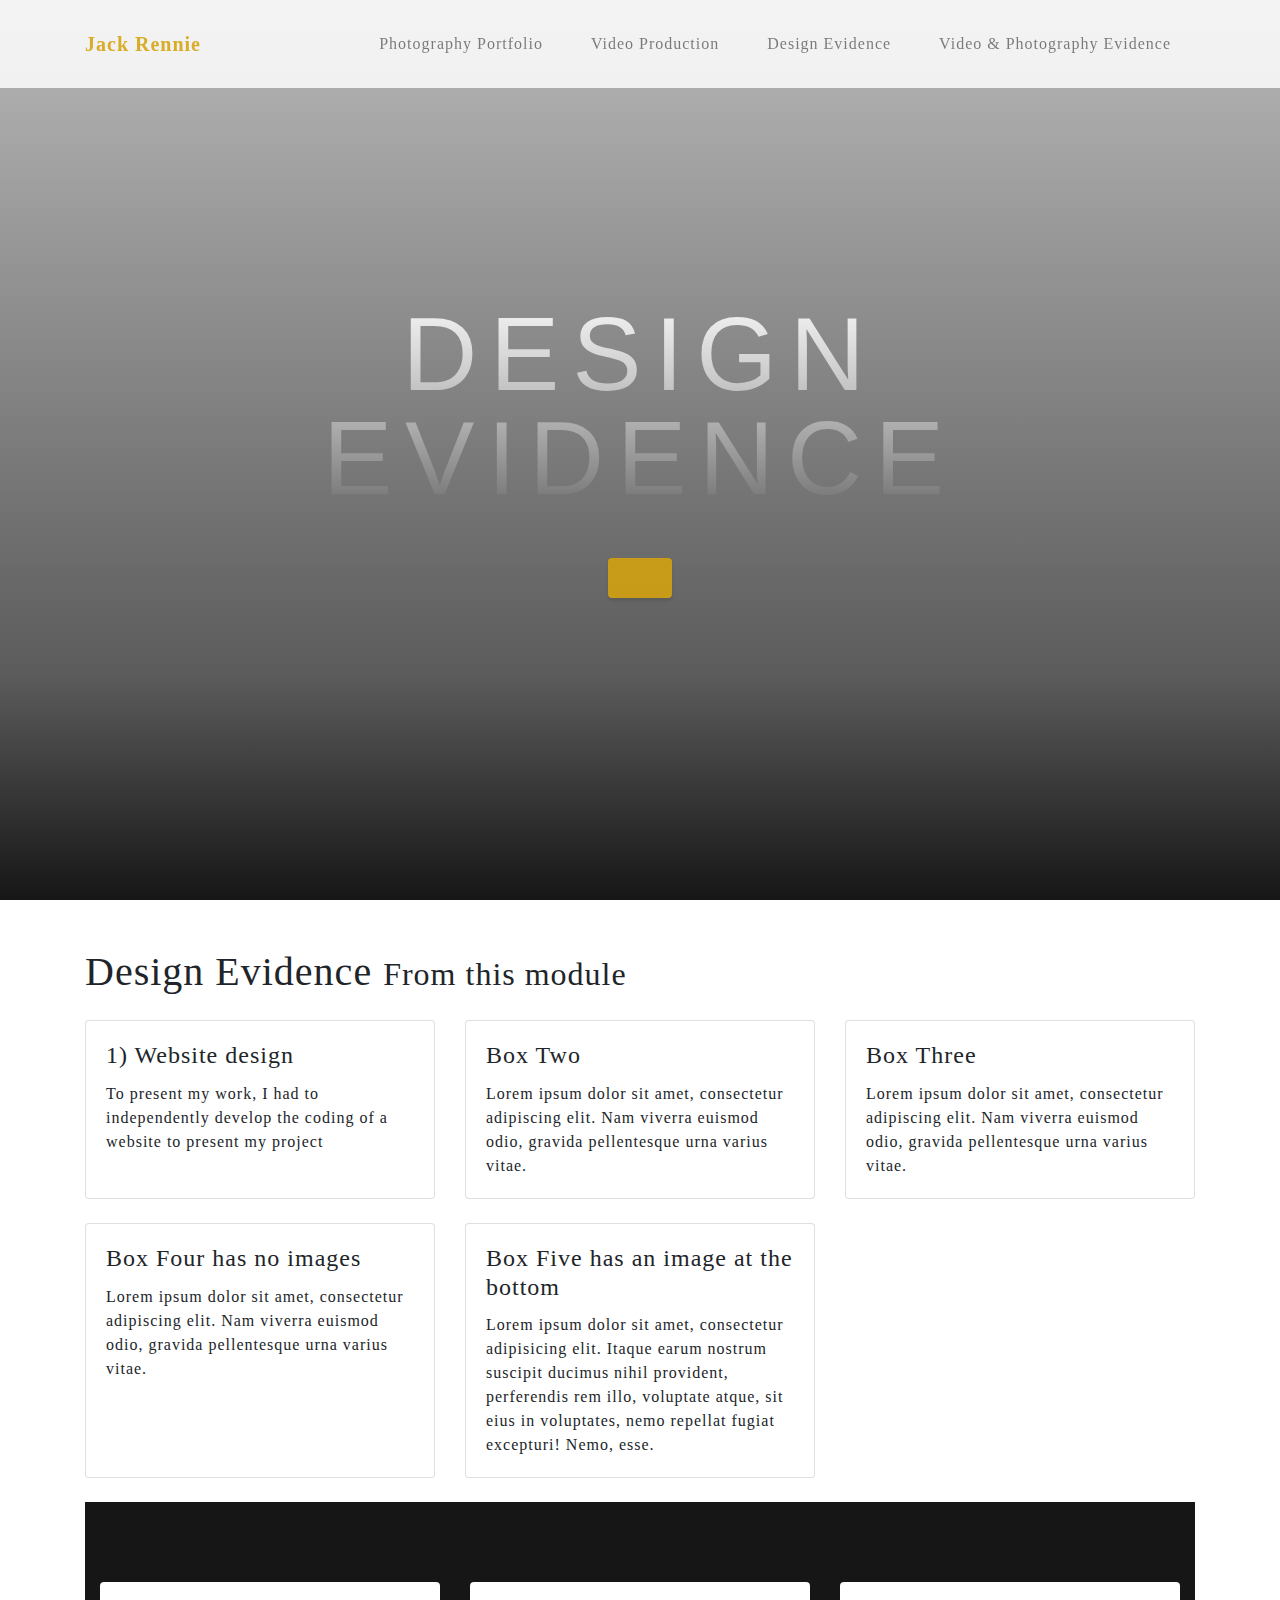
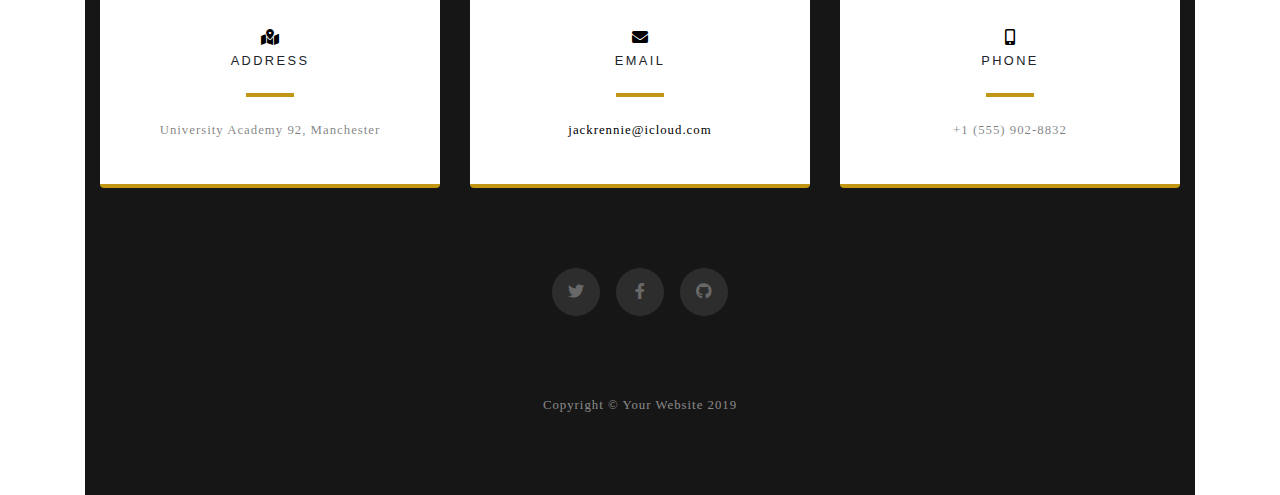
==== design-evidence.html @ 90366fca "Initial commit" ====
<!DOCTYPE html>
<html lang="en">

<head>

  <meta charset="utf-8">
  <meta name="viewport" content="width=device-width, initial-scale=1, shrink-to-fit=no">
  <meta name="description" content="">
  <meta name="author" content="">

  <title>Grayscale - Start Bootstrap Theme</title>

  <!-- Bootstrap core CSS -->
  <link href="vendor/bootstrap/css/bootstrap.min.css" rel="stylesheet">

  <!-- Custom fonts for this template -->
  <link href="vendor/fontawesome-free/css/all.min.css" rel="stylesheet">
  <link href="https://fonts.googleapis.com/css?family=Varela+Round" rel="stylesheet">
  <link href="https://fonts.googleapis.com/css?family=Nunito:200,200i,300,300i,400,400i,600,600i,700,700i,800,800i,900,900i" rel="stylesheet">
  <link href="https://fonts.googleapis.com/css2?family=Oswald:wght@300&display=swap" rel="stylesheet">

  <!-- Custom styles for this template -->
  <link href="css/grayscale.css" rel="stylesheet">

</head>

<body id="page-top">

  <!-- Navigation -->
  <nav class="navbar navbar-expand-lg navbar-light fixed-top" id="mainNav">
    <div class="container">
      <a class="navbar-brand" href="index.html">Jack Rennie</a>
      <button class="navbar-toggler navbar-toggler-right" type="button" data-toggle="collapse" data-target="#navbarResponsive" aria-controls="navbarResponsive" aria-expanded="false" aria-label="Toggle navigation">
        Menu
        <i class="fas fa-bars"></i>
      </button>
      <div class="collapse navbar-collapse" id="navbarResponsive">
        <ul class="navbar-nav ml-auto">
          <li class="nav-item">
            <a class="nav-link" href="photography-portfolio.html">Photography Portfolio</a>
          </li>
          <li class="nav-item">
            <a class="nav-link" href="video-production.html">Video Production</a>
          </li>
          <li class="nav-item">
            <a class="nav-link" href="design-evidence.html">Design Evidence</a>
          </li>
          <li class="nav-item">
            <a class="nav-link" href="video-photography-evidence.html">Video & Photography Evidence</a>
          </li>
        </ul>
      </div>
    </div>
  </nav>

  <!-- Header -->
  <header class="masthead">
    <div class="container d-flex h-100 align-items-center">
      <div class="mx-auto text-center">
        <h1 class="mx-auto my-0 text-uppercase">Design Evidence</h1>
        <h2 class="text-white-50 mx-auto mt-2 mb-5"></h2>
        <a href="#about" class="btn btn-primary js-scroll-trigger"></a>
      </div>
    </div>
  </header>


  <!-- Page Content -->
  <div class="container mt-5">

    <!-- Page Heading -->
    <h1 class="my-4">Design Evidence
      <small>From this module</small>
    </h1>

    <div class="row">
      <div class="col-lg-4 col-sm-6 mb-4">
        <div class="card h-100">
          <img class="card-img-top" src="http://placehold.it/700x400" alt="">
          <div class="card-body">
            <h4 class="card-title">
              1) Website design
            </h4>
            <p class="card-text">To present my work, I had to independently develop the coding of a website to present my project</p>
          </div>
        </div>
      </div>
      <div class="col-lg-4 col-sm-6 mb-4">
        <div class="card h-100">
          <img class="card-img-top" src="http://placehold.it/700x400" alt="">
          <div class="card-body">
            <h4 class="card-title">
              Box Two
            </h4>
            <p class="card-text">Lorem ipsum dolor sit amet, consectetur adipiscing elit. Nam viverra euismod odio, gravida pellentesque urna varius vitae.</p>
          </div>
        </div>
      </div>
      <div class="col-lg-4 col-sm-6 mb-4">
        <div class="card h-100">

          <div class="card-body">
            <h4 class="card-title">

              Box Three
            </h4>
            <p class="card-text">Lorem ipsum dolor sit amet, consectetur adipiscing elit. Nam viverra euismod odio, gravida pellentesque urna varius vitae.</p>
          </div>
        </div>
      </div>
      <div class="col-lg-4 col-sm-6 mb-4">
        <div class="card h-100">
          <div class="card-body">
            <h4 class="card-title">
              Box Four has no images
            </h4>
            <p class="card-text">Lorem ipsum dolor sit amet, consectetur adipiscing elit. Nam viverra euismod odio, gravida pellentesque urna varius vitae.</p>
          </div>
        </div>
      </div>
      <div class="col-lg-4 col-sm-6 mb-4">
        <div class="card h-100">

          <div class="card-body">
            <h4 class="card-title">
              Box Five has an image at the bottom
            </h4>
            <p class="card-text">Lorem ipsum dolor sit amet, consectetur adipisicing elit. Itaque earum nostrum suscipit ducimus nihil provident, perferendis rem illo, voluptate atque, sit eius in voluptates, nemo repellat fugiat excepturi! Nemo, esse.</p>
          </div>
          <img class="card-img-top" src="http://placehold.it/700x400" alt="">
        </div>
      </div>
    </div>
    <!-- /.row -->



  <!-- Contact Section -->
  <section class="contact-section bg-black">
    <div class="container">

      <div class="row">

        <div class="col-md-4 mb-3 mb-md-0">
          <div class="card py-4 h-100">
            <div class="card-body text-center">
              <i class="fas fa-map-marked-alt text-primary mb-2"></i>
              <h4 class="text-uppercase m-0">Address</h4>
              <hr class="my-4">
              <div class="small text-black-50">University Academy 92, Manchester</div>
            </div>
          </div>
        </div>

        <div class="col-md-4 mb-3 mb-md-0">
          <div class="card py-4 h-100">
            <div class="card-body text-center">
              <i class="fas fa-envelope text-primary mb-2"></i>
              <h4 class="text-uppercase m-0">Email</h4>
              <hr class="my-4">
              <div class="small text-black-50">
                <a href="#">jackrennie@icloud.com</a>
              </div>
            </div>
          </div>
        </div>

        <div class="col-md-4 mb-3 mb-md-0">
          <div class="card py-4 h-100">
            <div class="card-body text-center">
              <i class="fas fa-mobile-alt text-primary mb-2"></i>
              <h4 class="text-uppercase m-0">Phone</h4>
              <hr class="my-4">
              <div class="small text-black-50">+1 (555) 902-8832</div>
            </div>
          </div>
        </div>
      </div>

      <div class="social d-flex justify-content-center">
        <a href="#" class="mx-2">
          <i class="fab fa-twitter"></i>
        </a>
        <a href="#" class="mx-2">
          <i class="fab fa-facebook-f"></i>
        </a>
        <a href="#" class="mx-2">
          <i class="fab fa-github"></i>
        </a>
      </div>

    </div>
  </section>

  <!-- Footer -->
  <footer class="bg-black small text-center text-white-50">
    <div class="container">
      Copyright &copy; Your Website 2019
    </div>
  </footer>

  <!-- Bootstrap core JavaScript -->
  <script src="vendor/jquery/jquery.min.js"></script>
  <script src="vendor/bootstrap/js/bootstrap.bundle.min.js"></script>

  <!-- Plugin JavaScript -->
  <script src="vendor/jquery-easing/jquery.easing.min.js"></script>

  <!-- Custom scripts for this template -->
  <script src="js/grayscale.min.js"></script>

</body>

</html>
---- css/grayscale.css ----
/*!
 * Start Bootstrap - Grayscale v5.0.9 (https://startbootstrap.com/template-overviews/grayscale)
 * Copyright 2013-2019 Start Bootstrap
 * Licensed under MIT (https://github.com/BlackrockDigital/startbootstrap-grayscale/blob/master/LICENSE)
 */

#mainNav {
  min-height: 56px;
  background-color: #fff;
}

#mainNav .navbar-toggler {
  font-size: 80%;
  padding: 0.75rem;
  color: #000000;
  border: 1px solid #;
}

#mainNav .navbar-toggler:focus {
  outline: none;
}

#mainNav .navbar-brand {
  color: #d5a30de0;
  font-weight: 700;
  padding: .9rem 0;
}

#mainNav .navbar-nav .nav-item:hover {
  color: fade(white, 80%);
  outline: none;
  background-color: transparent;
}image

#mainNav .navbar-nav .nav-item:active, #mainNav .navbar-nav .nav-item:focus {
  outline: none;
  background-color: transparent;
}

@media (min-width: 992px) {
  #mainNav {
    padding-top: 0;
    padding-bottom: 0;
    border-bottom: none;
    background-color: rgba(255 255 255 / 83%);
    transition: background-color 0.3s ease-in-out;
  }
  #mainNav .navbar-brand {
    padding: .5rem 0;
    color: #030508(255, 255, 255, 0.5);
  }
  #mainNav .nav-link {
    transition: none;
    padding: 2rem 1.5rem;
    color: #030508(255, 255, 255, 0.5);
  }
  #mainNav .nav-link:hover {
    color: #c1c1c1(255, 255, 255, 0.75);
  }
  #mainNav .nav-link:active {
    color: rgba;
  }
  #mainNav.navbar-shrink {
    background-color: #f8f9fa;
  }
  #mainNav.navbar-shrink .navbar-brand {
    color: #ffc107;
  }
  #mainNav.navbar-shrink .nav-link {
    color: #292b2e;
    padding: 1.5rem 1.5rem 1.25rem;
    border-bottom: 0.25rem solid transparent;
  #mainNav.navbar-shrink .nav-link:hover {
  }
    color: #000000;
  }
  #mainNav.navbar-shrink .nav-link:active {
    color: #;
  }
  #mainNav.navbar-shrink .nav-link.active {
    color: #030508;
    outline: none;
    border-bottom: 0.25rem solid #030508;
  }
}

.masthead {
  position: relative;
  width: 100%;
  height: auto;
  min-height: 35rem;
  padding: 15rem 0;
  background: linear-gradient(to bottom, rgba(22, 22, 22, 0.3) 0%, rgba(22, 22, 22, 0.7) 75%, #161616 100%), url("https://images.unsplash.com/photo-1513617332477-a365e97b52a7?ixid=MXwxMjA3fDB8MHxwaG90by1wYWdlfHx8fGVufDB8fHw%3D&ixlib=rb-1.2.1&auto=format&fit=crop&w=1951&q=80");
  background-position: center;
  background-repeat: no-repeat;
  background-attachment: scroll;
  background-size: cover;
}

.masthead h1 {
  font-family: 'Work Sans', sans-serif;
  font-size: 2.5rem;
  line-height: 2.5rem;
  letter-spacing: 0.8rem;
  background: -webkit-linear-gradient(rgba(255, 255, 255, 0.9), rgba(255, 255, 255, 0));
  -webkit-text-fill-color: transparent;
  -webkit-background-clip: text;
}

.masthead h2 {
  max-width: 20rem;
  font-size: 1rem;
}

@media (min-width: 768px) {
  .masthead h1 {
    font-size: 4rem;
    line-height: 4rem;
  }
}

@media (min-width: 992px) {
  .masthead {
    height: 100vh;
    padding: 0;
  }
  .masthead h1 {
    font-size: 6.5rem;
    line-height: 6.5rem;
    letter-spacing: 0.8rem;
  }
  .masthead h2 {
    max-width: 30rem;
    font-size: 1.25rem;
  }
}

.btn {
  box-shadow: 0 0.1875rem 0.1875rem 0 rgba(0, 0, 0, 0.1) !important;
  padding: 1.25rem 2rem;
  font-family: 'Work Sans', sans-serif;
  font-size: 80%;
  text-transform: uppercase;
  letter-spacing: .15rem;
  border: 0;
}

.btn-primary {
  background-color: #d5a30de0;
}

.btn-primary:hover {
  background-color: #d5a30de0;
}

.btn-primary:focus {
  background-color: #d5a30de0;
  color: white;
}

.btn-primary:active {
  background-color: #d5a30de0 !important;
}

.about-section {
  padding-top: 10rem;
  background: linear-gradient(to bottom, #161616 0%, rgba(22, 22, 22, 0.9) 75%, rgba(22, 22, 22, 0.8) 100%);
}

.about-section p {
  margin-bottom: 5rem;
}

.projects-section {
  padding: 10rem 0;
}

.projects-section .featured-text {
  padding: 2rem;
}

@media (min-width: 992px) {
  .projects-section .featured-text {
    padding: 0 0 0 2rem;
    border-left: 0.5rem solid #c29612;
  }
}

.projects-section .project-text {
  padding: 3rem;
  font-size: 90%;
}

@media (min-width: 992px) {
  .projects-section .project-text {
    padding: 5rem;
  }
  .projects-section .project-text hr {
    border-color: #c29612;
    border-width: .25rem;
    width: 30%;
  }
}

.signup-section {
  padding: 10rem 0;
  background: linear-gradient(to bottom, rgba(22, 22, 22, 0.1) 0%, rgba(22, 22, 22, 0.5) 75%, #161616 100%), url("../img/bg-signup.jpg");
  background-position: center;
  background-repeat: no-repeat;
  background-attachment: scroll;
  background-size: cover;
}

.signup-section .form-inline input {
  box-shadow: 0 0.1875rem 0.1875rem 0 rgba(0, 0, 0, 0.1) !important;
  padding: 1.25rem 2rem;
  height: auto;
  font-family: 'Noto Serif', serif;
  font-size: 80%;
  text-transform: uppercase;
  letter-spacing: 0.15rem;
  border: 0;
}

.contact-section {
  padding: 5rem 0 0;
}

.contact-section .card {
  border: 0;
  border-bottom: 0.25rem solid #c29612;
}

.contact-section .card h4 {
  font-size: 0.8rem;
  font-family: 'Work Sans', sans-serif;
  text-transform: uppercase;
  letter-spacing: 0.15rem;
}

.contact-section .card hr {
  border-color: #c29612;
  border-width: 0.25rem;
  width: 3rem;
}

.contact-section .social {
  margin-top: 5rem;
}

.contact-section .social a {
  text-align: center;
  height: 3rem;
  width: 3rem;
  background: rgba(255, 255, 255, 0.1);
  border-radius: 100%;
  line-height: 3rem;
  color: rgba(255, 255, 255, 0.3);
}

.contact-section .social a:hover {
  color: rgba(255, 255, 255, 0.5);
}

.contact-section .social a:active {
  color: #fff;
}

body {
  font-family: 'Noto Serif', serif;
  letter-spacing: 0.0625em;
}

a {
  color: #000000;
}

a:focus, a:hover {
  text-decoration: none;
  color: #3c6360;
}

.bg-black {
  background-color: #161616 !important;
}

.bg-primary {
  background-color: #000000 !important;
}

.text-primary {
  color: #000000 !important;
}

footer {
  padding: 5rem 0;
}
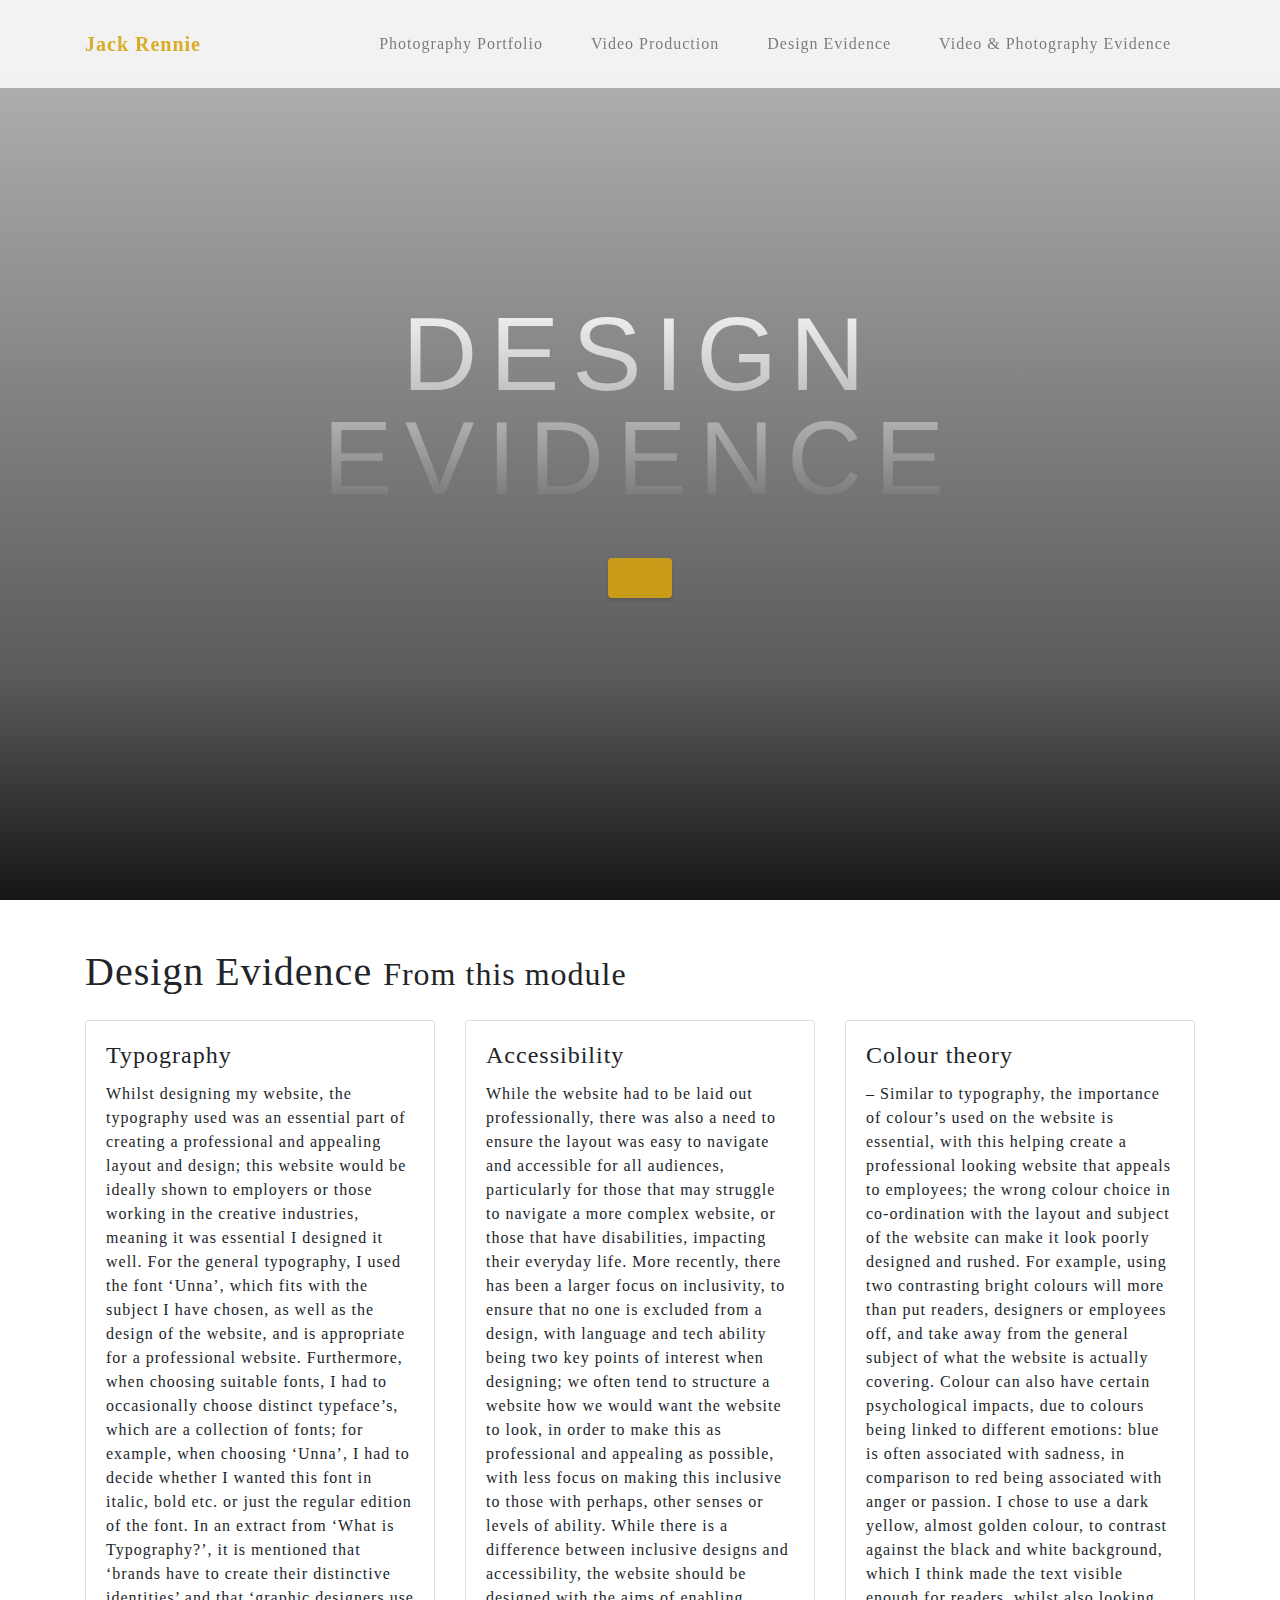
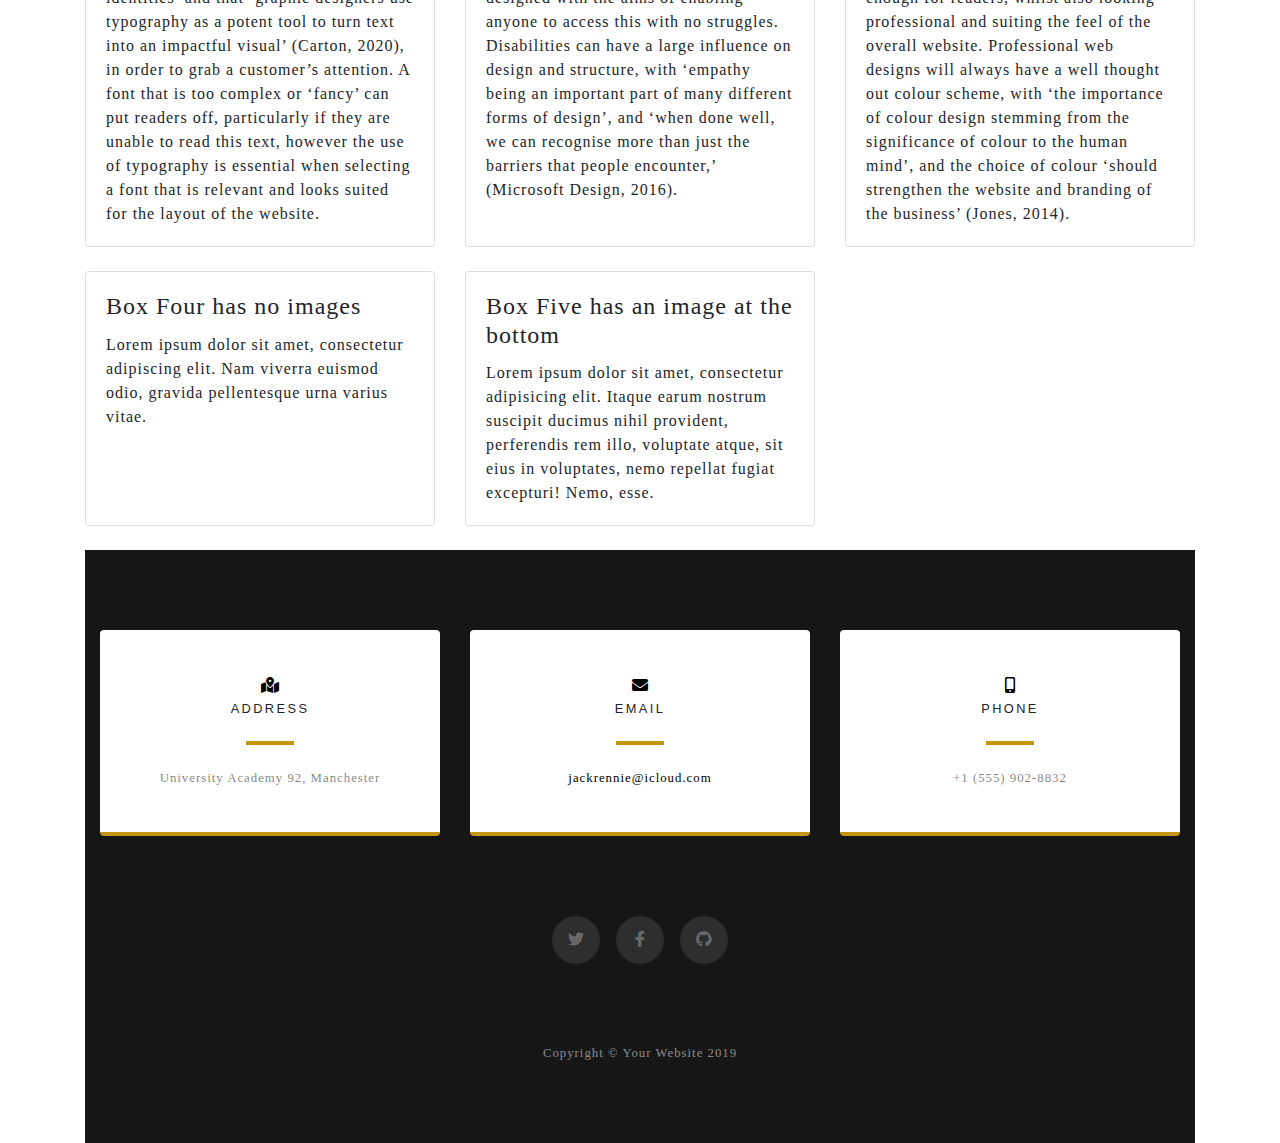
==== commit 6d3dd396: "Update design-evidence.html" ====
--- a/design-evidence.html
+++ b/design-evidence.html
@@ -79,9 +79,9 @@
           <img class="card-img-top" src="http://placehold.it/700x400" alt="">
           <div class="card-body">
             <h4 class="card-title">
-              1) Website design
-            </h4>
-            <p class="card-text">To present my work, I had to independently develop the coding of a website to present my project</p>
+              Typography
+            </h4>
+            <p class="card-text">Whilst designing my website, the typography used was an essential part of creating a professional and appealing layout and design; this website would be ideally shown to employers or those working in the creative industries, meaning it was essential I designed it well. For the general typography, I used the font ‘Unna’, which fits with the subject I have chosen, as well as the design of the website, and is appropriate for a professional website. Furthermore, when choosing suitable fonts, I had to occasionally choose distinct typeface’s, which are a collection of fonts; for example, when choosing ‘Unna’, I had to decide whether I wanted this font in italic, bold etc. or just the regular edition of the font. In an extract from ‘What is Typography?’, it is mentioned that ‘brands have to create their distinctive identities’ and that ‘graphic designers use typography as a potent tool to turn text into an impactful visual’ (Carton, 2020), in order to grab a customer’s attention. A font that is too complex or ‘fancy’ can put readers off, particularly if they are unable to read this text, however the use of typography is essential when selecting a font that is relevant and looks suited for the layout of the website.   </p>
           </div>
         </div>
       </div>
@@ -90,21 +90,21 @@
           <img class="card-img-top" src="http://placehold.it/700x400" alt="">
           <div class="card-body">
             <h4 class="card-title">
-              Box Two
-            </h4>
-            <p class="card-text">Lorem ipsum dolor sit amet, consectetur adipiscing elit. Nam viverra euismod odio, gravida pellentesque urna varius vitae.</p>
-          </div>
-        </div>
-      </div>
-      <div class="col-lg-4 col-sm-6 mb-4">
-        <div class="card h-100">
-
-          <div class="card-body">
-            <h4 class="card-title">
-
-              Box Three
-            </h4>
-            <p class="card-text">Lorem ipsum dolor sit amet, consectetur adipiscing elit. Nam viverra euismod odio, gravida pellentesque urna varius vitae.</p>
+              Accessibility
+            </h4>
+            <p class="card-text">While the website had to be laid out professionally, there was also a need to ensure the layout was easy to navigate and accessible for all audiences, particularly for those that may struggle to navigate a more complex website, or those that have disabilities, impacting their everyday life. More recently, there has been a larger focus on inclusivity, to ensure that no one is excluded from a design, with language and tech ability being two key points of interest when designing; we often tend to structure a website how we would want the website to look, in order to make this as professional and appealing as possible, with less focus on making this inclusive to those with perhaps, other senses or levels of ability. While there is a difference between inclusive designs and accessibility, the website should be designed with the aims of enabling anyone to access this with no struggles. Disabilities can have a large influence on design and structure, with ‘empathy being an important part of many different forms of design’, and ‘when done well, we can recognise more than just the barriers that people encounter,’ (Microsoft Design, 2016). </p>
+          </div>
+        </div>
+      </div>
+      <div class="col-lg-4 col-sm-6 mb-4">
+        <div class="card h-100">
+
+          <div class="card-body">
+            <h4 class="card-title">
+
+              Colour theory
+            </h4>
+            <p class="card-text">– Similar to typography, the importance of colour’s used on the website is essential, with this helping create a professional looking website that appeals to employees; the wrong colour choice in co-ordination with the layout and subject of the website can make it look poorly designed and rushed. For example, using two contrasting bright colours will more than put readers, designers or employees off, and take away from the general subject of what the website is actually covering. Colour can also have certain psychological impacts, due to colours being linked to different emotions: blue is often associated with sadness, in comparison to red being associated with anger or passion. I chose to use a dark yellow, almost golden colour, to contrast against the black and white background, which I think made the text visible enough for readers, whilst also looking professional and suiting the feel of the overall website. Professional web designs will always have a well thought out colour scheme, with ‘the importance of colour design stemming from the significance of colour to the human mind’, and the choice of colour ‘should strengthen the website and branding of the business’ (Jones, 2014). </p>
           </div>
         </div>
       </div>
--- a/css/grayscale.css
+++ b/css/grayscale.css
@@ -4,294 +4,304 @@
  * Licensed under MIT (https://github.com/BlackrockDigital/startbootstrap-grayscale/blob/master/LICENSE)
  */
 
-#mainNav {
-  min-height: 56px;
-  background-color: #fff;
-}
-
-#mainNav .navbar-toggler {
-  font-size: 80%;
-  padding: 0.75rem;
-  color: #000000;
-  border: 1px solid #;
-}
-
-#mainNav .navbar-toggler:focus {
-  outline: none;
-}
-
-#mainNav .navbar-brand {
-  color: #d5a30de0;
-  font-weight: 700;
-  padding: .9rem 0;
-}
-
-#mainNav .navbar-nav .nav-item:hover {
-  color: fade(white, 80%);
-  outline: none;
-  background-color: transparent;
-}image
-
-#mainNav .navbar-nav .nav-item:active, #mainNav .navbar-nav .nav-item:focus {
-  outline: none;
-  background-color: transparent;
-}
-
-@media (min-width: 992px) {
-  #mainNav {
-    padding-top: 0;
-    padding-bottom: 0;
-    border-bottom: none;
-    background-color: rgba(255 255 255 / 83%);
-    transition: background-color 0.3s ease-in-out;
-  }
-  #mainNav .navbar-brand {
-    padding: .5rem 0;
-    color: #030508(255, 255, 255, 0.5);
-  }
-  #mainNav .nav-link {
-    transition: none;
-    padding: 2rem 1.5rem;
-    color: #030508(255, 255, 255, 0.5);
-  }
-  #mainNav .nav-link:hover {
-    color: #c1c1c1(255, 255, 255, 0.75);
-  }
-  #mainNav .nav-link:active {
-    color: rgba;
-  }
-  #mainNav.navbar-shrink {
-    background-color: #f8f9fa;
-  }
-  #mainNav.navbar-shrink .navbar-brand {
-    color: #ffc107;
-  }
-  #mainNav.navbar-shrink .nav-link {
-    color: #292b2e;
-    padding: 1.5rem 1.5rem 1.25rem;
-    border-bottom: 0.25rem solid transparent;
-  #mainNav.navbar-shrink .nav-link:hover {
-  }
-    color: #000000;
-  }
-  #mainNav.navbar-shrink .nav-link:active {
-    color: #;
-  }
-  #mainNav.navbar-shrink .nav-link.active {
-    color: #030508;
-    outline: none;
-    border-bottom: 0.25rem solid #030508;
-  }
-}
-
-.masthead {
-  position: relative;
-  width: 100%;
-  height: auto;
-  min-height: 35rem;
-  padding: 15rem 0;
-  background: linear-gradient(to bottom, rgba(22, 22, 22, 0.3) 0%, rgba(22, 22, 22, 0.7) 75%, #161616 100%), url("https://images.unsplash.com/photo-1513617332477-a365e97b52a7?ixid=MXwxMjA3fDB8MHxwaG90by1wYWdlfHx8fGVufDB8fHw%3D&ixlib=rb-1.2.1&auto=format&fit=crop&w=1951&q=80");
-  background-position: center;
-  background-repeat: no-repeat;
-  background-attachment: scroll;
-  background-size: cover;
-}
-
-.masthead h1 {
-  font-family: 'Work Sans', sans-serif;
-  font-size: 2.5rem;
-  line-height: 2.5rem;
-  letter-spacing: 0.8rem;
-  background: -webkit-linear-gradient(rgba(255, 255, 255, 0.9), rgba(255, 255, 255, 0));
-  -webkit-text-fill-color: transparent;
-  -webkit-background-clip: text;
-}
-
-.masthead h2 {
-  max-width: 20rem;
-  font-size: 1rem;
-}
-
-@media (min-width: 768px) {
-  .masthead h1 {
-    font-size: 4rem;
-    line-height: 4rem;
-  }
-}
-
-@media (min-width: 992px) {
-  .masthead {
-    height: 100vh;
-    padding: 0;
-  }
-  .masthead h1 {
-    font-size: 6.5rem;
-    line-height: 6.5rem;
-    letter-spacing: 0.8rem;
-  }
-  .masthead h2 {
-    max-width: 30rem;
-    font-size: 1.25rem;
-  }
-}
-
-.btn {
-  box-shadow: 0 0.1875rem 0.1875rem 0 rgba(0, 0, 0, 0.1) !important;
-  padding: 1.25rem 2rem;
-  font-family: 'Work Sans', sans-serif;
-  font-size: 80%;
-  text-transform: uppercase;
-  letter-spacing: .15rem;
-  border: 0;
-}
-
-.btn-primary {
-  background-color: #d5a30de0;
-}
-
-.btn-primary:hover {
-  background-color: #d5a30de0;
-}
-
-.btn-primary:focus {
-  background-color: #d5a30de0;
-  color: white;
-}
-
-.btn-primary:active {
-  background-color: #d5a30de0 !important;
-}
-
-.about-section {
-  padding-top: 10rem;
-  background: linear-gradient(to bottom, #161616 0%, rgba(22, 22, 22, 0.9) 75%, rgba(22, 22, 22, 0.8) 100%);
-}
-
-.about-section p {
-  margin-bottom: 5rem;
-}
-
-.projects-section {
-  padding: 10rem 0;
-}
-
-.projects-section .featured-text {
-  padding: 2rem;
-}
-
-@media (min-width: 992px) {
-  .projects-section .featured-text {
-    padding: 0 0 0 2rem;
-    border-left: 0.5rem solid #c29612;
-  }
-}
-
-.projects-section .project-text {
-  padding: 3rem;
-  font-size: 90%;
-}
-
-@media (min-width: 992px) {
-  .projects-section .project-text {
-    padding: 5rem;
-  }
-  .projects-section .project-text hr {
-    border-color: #c29612;
-    border-width: .25rem;
-    width: 30%;
-  }
-}
-
-.signup-section {
-  padding: 10rem 0;
-  background: linear-gradient(to bottom, rgba(22, 22, 22, 0.1) 0%, rgba(22, 22, 22, 0.5) 75%, #161616 100%), url("../img/bg-signup.jpg");
-  background-position: center;
-  background-repeat: no-repeat;
-  background-attachment: scroll;
-  background-size: cover;
-}
-
-.signup-section .form-inline input {
-  box-shadow: 0 0.1875rem 0.1875rem 0 rgba(0, 0, 0, 0.1) !important;
-  padding: 1.25rem 2rem;
-  height: auto;
-  font-family: 'Noto Serif', serif;
-  font-size: 80%;
-  text-transform: uppercase;
-  letter-spacing: 0.15rem;
-  border: 0;
-}
-
-.contact-section {
-  padding: 5rem 0 0;
-}
-
-.contact-section .card {
-  border: 0;
-  border-bottom: 0.25rem solid #c29612;
-}
-
-.contact-section .card h4 {
-  font-size: 0.8rem;
-  font-family: 'Work Sans', sans-serif;
-  text-transform: uppercase;
-  letter-spacing: 0.15rem;
-}
-
-.contact-section .card hr {
-  border-color: #c29612;
-  border-width: 0.25rem;
-  width: 3rem;
-}
-
-.contact-section .social {
-  margin-top: 5rem;
-}
-
-.contact-section .social a {
-  text-align: center;
-  height: 3rem;
-  width: 3rem;
-  background: rgba(255, 255, 255, 0.1);
-  border-radius: 100%;
-  line-height: 3rem;
-  color: rgba(255, 255, 255, 0.3);
-}
-
-.contact-section .social a:hover {
-  color: rgba(255, 255, 255, 0.5);
-}
-
-.contact-section .social a:active {
-  color: #fff;
-}
-
-body {
-  font-family: 'Noto Serif', serif;
-  letter-spacing: 0.0625em;
-}
-
-a {
-  color: #000000;
-}
-
-a:focus, a:hover {
-  text-decoration: none;
-  color: #3c6360;
-}
-
-.bg-black {
-  background-color: #161616 !important;
-}
-
-.bg-primary {
-  background-color: #000000 !important;
-}
-
-.text-primary {
-  color: #000000 !important;
-}
-
-footer {
-  padding: 5rem 0;
-}
+ #mainNav {
+   min-height: 56px;
+   background-color: #fff;
+ }
+
+ #mainNav .navbar-toggler {
+   font-size: 80%;
+   padding: 0.75rem;
+   color: #000000;
+   border: 1px solid #;
+ }
+
+ #mainNav .navbar-toggler:focus {
+   outline: none;
+ }
+
+ #mainNav .navbar-brand {
+   color: #d5a30de0;
+   font-weight: 700;
+   padding: .9rem 0;
+ }
+
+ #mainNav .navbar-nav .nav-item:hover {
+   color: fade(white, 80%);
+   outline: none;
+   background-color: transparent;
+ }image
+
+ #mainNav .navbar-nav .nav-item:active, #mainNav .navbar-nav .nav-item:focus {
+   outline: none;
+   background-color: transparent;
+ }
+
+ @media (min-width: 992px) {
+   #mainNav {
+     padding-top: 0;
+     padding-bottom: 0;
+     border-bottom: none;
+     background-color: rgba(255 255 255 / 83%);
+     transition: background-color 0.3s ease-in-out;
+   }
+   #mainNav .navbar-brand {
+     padding: .5rem 0;
+     color: #030508(255, 255, 255, 0.5);
+   }
+   #mainNav .nav-link {
+     transition: none;
+     padding: 2rem 1.5rem;
+     color: #030508(255, 255, 255, 0.5);
+   }
+   #mainNav .nav-link:hover {
+     color: #c1c1c1(255, 255, 255, 0.75);
+   }
+   #mainNav .nav-link:active {
+     color: rgba;
+   }
+   #mainNav.navbar-shrink {
+     background-color: #f8f9fa;
+   }
+   #mainNav.navbar-shrink .navbar-brand {
+     color: #ffc107;
+   }
+   #mainNav.navbar-shrink .nav-link {
+     color: #292b2e;
+     padding: 1.5rem 1.5rem 1.25rem;
+     border-bottom: 0.25rem solid transparent;
+   #mainNav.navbar-shrink .nav-link:hover {
+   }
+     color: #000000;
+   }
+   #mainNav.navbar-shrink .nav-link:active {
+     color: #;
+   }
+   #mainNav.navbar-shrink .nav-link.active {
+     color: #030508;
+     outline: none;
+     border-bottom: 0.25rem solid #030508;
+   }
+ }
+
+ .masthead {
+   position: relative;
+   width: 100%;
+   height: auto;
+   min-height: 35rem;
+   padding: 15rem 0;
+   background: linear-gradient(to bottom, rgba(22, 22, 22, 0.3) 0%, rgba(22, 22, 22, 0.7) 75%, #161616 100%), url("https://images.unsplash.com/photo-1513617332477-a365e97b52a7?ixid=MnwxMjA3fDB8MHxzZWFyY2h8NHx8c3R1c3N5fGVufDB8fDB8fA%3D%3D&ixlib=rb-1.2.1&auto=format&fit=crop&w=500&q=60");
+   background-position: center;
+   background-repeat: no-repeat;
+   background-attachment: scroll;
+   background-size: cover;
+ }
+
+ .masthead h1 {
+   font-family: 'Work Sans', sans-serif;
+   font-size: 3.5rem;
+   line-height: 2.5rem;
+   letter-spacing: 0.8rem;
+   background: -webkit-linear-gradient(rgba(255, 255, 255, 0.9), rgba(255, 255, 255, 0));
+   -webkit-text-fill-color: transparent;
+   -webkit-background-clip: text;
+ }
+
+ .masthead h2 {
+   max-width: 20rem;
+   font-size: 1rem;
+ }
+
+ @media (min-width: 768px) {
+   .masthead h1 {
+     font-size: 4rem;
+     line-height: 4rem;
+   }
+ }
+
+ @media (min-width: 992px) {
+   .masthead {
+     height: 100vh;
+     padding: 0;
+   }
+   .masthead h1 {
+     font-size: 6.5rem;
+     line-height: 6.5rem;
+     letter-spacing: 0.8rem;
+   }
+   .masthead h2 {
+     max-width: 30rem;
+     font-size: 1.25rem;
+
+   }
+ }
+
+ .btn {
+   box-shadow: 0 0.1875rem 0.1875rem 0 rgba(0, 0, 0, 0.1) !important;
+   padding: 1.25rem 2rem;
+   font-family: 'Work Sans', sans-serif;
+   font-size: 80%;
+   text-transform: uppercase;
+   letter-spacing: .15rem;
+   border: 0;
+ }
+
+ .btn-primary {
+   background-color: #d5a30de0;
+ }
+
+ .btn-primary:hover {
+   background-color: #d5a30de0;
+ }
+
+ .btn-primary:focus {
+   background-color: #d5a30de0;
+   color: white;
+ }
+
+ .btn-primary:active {
+   background-color: #d5a30de0 !important;
+ }
+
+ .about-section {
+   padding-top: 10rem;
+   background: linear-gradient(to bottom, #161616 0%, rgba(22, 22, 22, 0.9) 75%, rgba(22, 22, 22, 0.8) 100%);
+ }
+
+ .about-section p {
+   margin-bottom: 5rem;
+ }
+
+ .projects-section {
+   padding: 10rem 0;
+ }
+
+ .projects-section .featured-text {
+   padding: 2rem;
+ }
+
+ @media (min-width: 992px) {
+   .projects-section .featured-text {
+     padding: 0 0 0 2rem;
+     border-left: 0.5rem solid #c29612;
+   }
+ }
+
+ .projects-section .project-text {
+   padding: 3rem;
+   font-size: 90%;
+ }
+
+ @media (min-width: 992px) {
+   .projects-section .project-text {
+     padding: 5rem;
+   }
+   .projects-section .project-text hr {
+     /* Full Width Image
+     ------------------------- */
+
+     .bg-image-full {
+       background: no-repeat center center scroll;
+       -webkit-background-size: cover;
+       -moz-background-size: cover;
+       background-size: cover;
+       -o-background-size: cover;
+     }
+
+     /* Full Width Image End
+     ------------------------- */
+ }
+
+ .signup-section {
+   padding: 10rem 0;
+   background: linear-gradient(to bottom, rgba(22, 22, 22, 0.1) 0%, rgba(22, 22, 22, 0.5) 75%, #161616 100%), url("https://images.unsplash.com/photo-1513617332477-a365e97b52a7?ixid=MnwxMjA3fDB8MHxzZWFyY2h8NHx8c3R1c3N5fGVufDB8fDB8fA%3D%3D&ixlib=rb-1.2.1&auto=format&fit=crop&w=500&q=60");
+   background-position: center;
+   background-repeat: no-repeat;
+   background-attachment: scroll;
+   background-size: cover;
+ }
+
+ .signup-section .form-inline input {
+   box-shadow: 0 0.1875rem 0.1875rem 0 rgba(0, 0, 0, 0.1) !important;
+   padding: 1.25rem 2rem;
+   height: auto;
+   font-family: 'Unna', serif;
+   font-size: 80%;
+   text-transform: uppercase;
+   letter-spacing: 0.15rem;
+   border: 0;
+ }
+
+ .contact-section {
+   padding: 5rem 0 0;
+ }
+
+ .contact-section .card {
+   border: 0;
+   border-bottom: 0.25rem solid #c29612;
+ }
+
+ .contact-section .card h4 {
+   font-size: 0.8rem;
+   font-family: 'Work Sans', sans-serif;
+   text-transform: uppercase;
+   letter-spacing: 0.15rem;
+ }
+
+ .contact-section .card hr {
+   border-color: #c29612;
+   border-width: 0.25rem;
+   width: 3rem;
+ }
+
+ .contact-section .social {
+   margin-top: 5rem;
+ }
+
+ .contact-section .social a {
+   text-align: center;
+   height: 3rem;
+   width: 3rem;
+   background: rgba(255, 255, 255, 0.1);
+   border-radius: 100%;
+   line-height: 3rem;
+   color: rgba(255, 255, 255, 0.3);
+ }
+
+ .contact-section .social a:hover {
+   color: rgba(255, 255, 255, 0.5);
+ }
+
+ .contact-section .social a:active {
+   color: #fff;
+ }
+
+ body {
+   font-family: 'Unna', serif;
+   letter-spacing: 0.0625em;
+ }
+
+ a {
+   color: #000000;
+ }
+
+ a:focus, a:hover {
+   text-decoration: none;
+   color: #3c6360;
+ }
+
+ .bg-black {
+   background-color: #161616 !important;
+ }
+
+ .bg-primary {
+   background-color: #000000 !important;
+ }
+
+ .text-primary {
+   color: #000000 !important;
+ }
+
+ footer {
+   padding: 5rem 0;
+ }
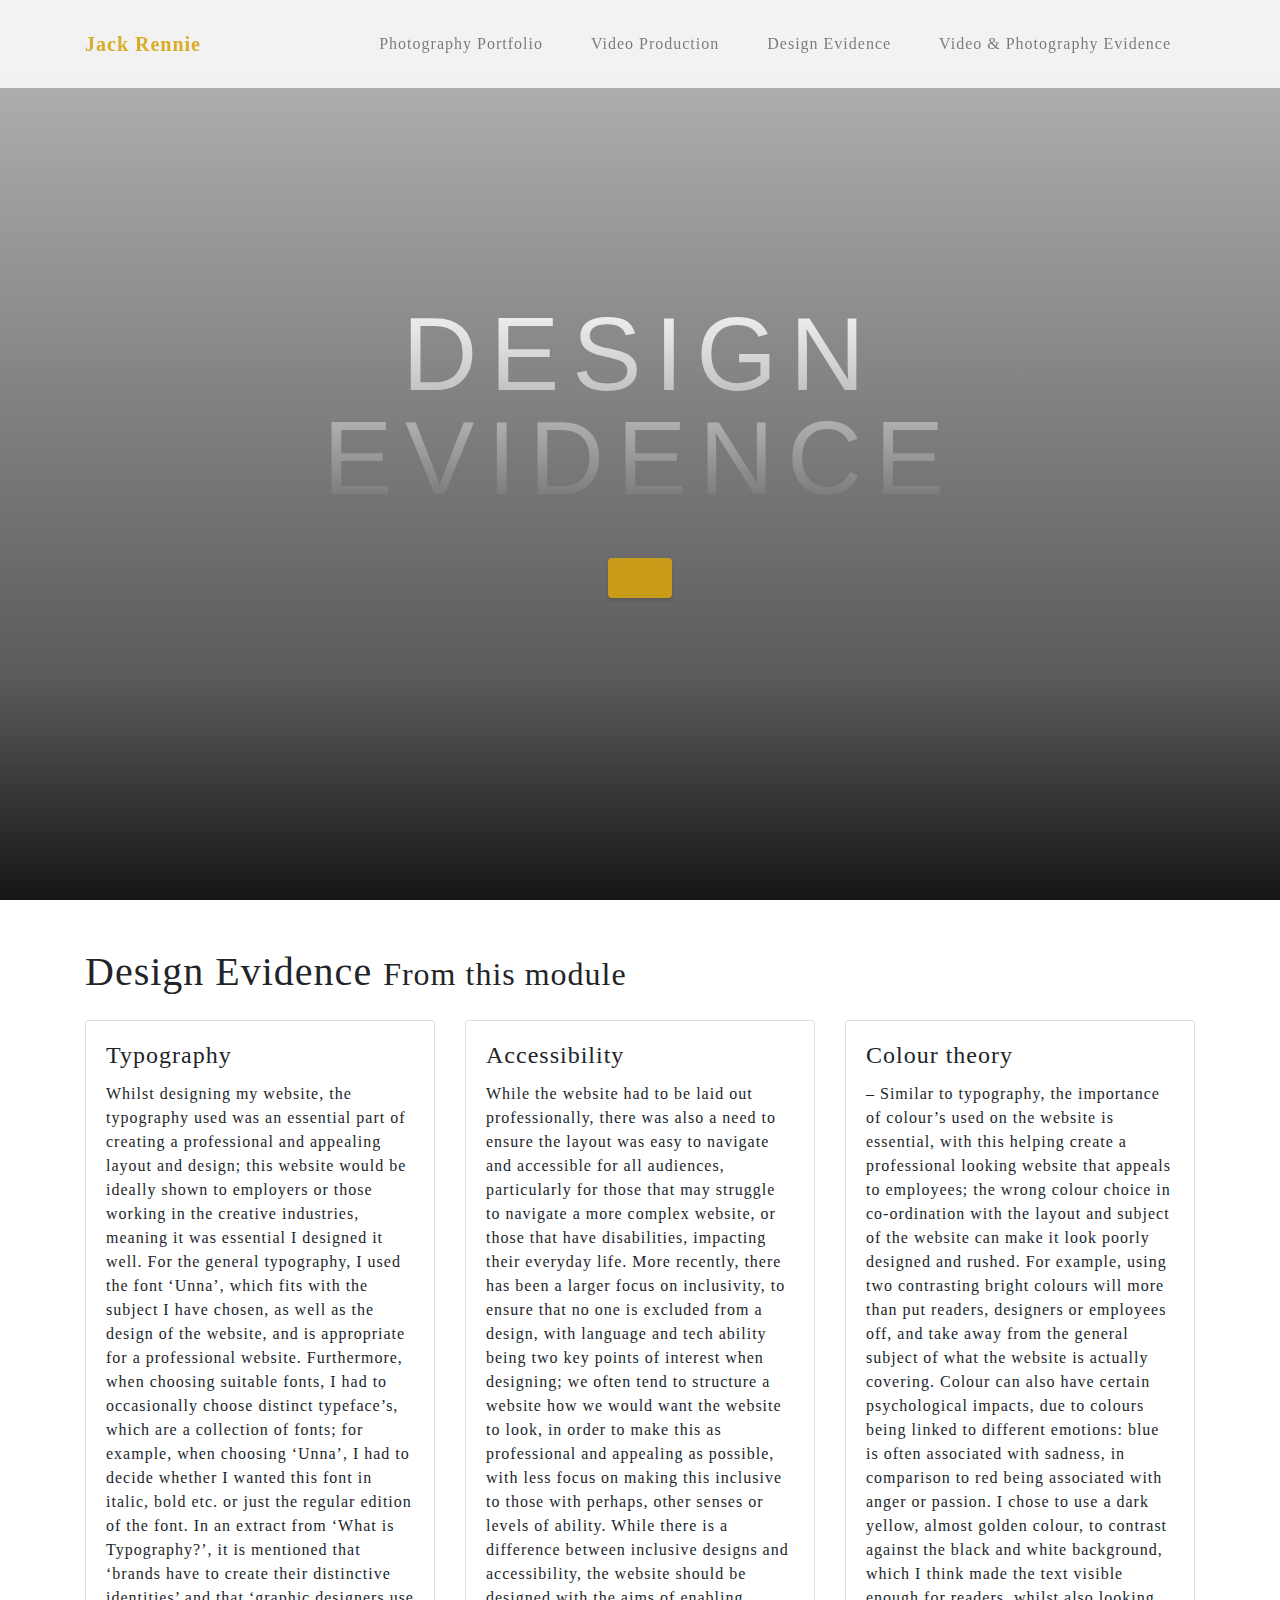
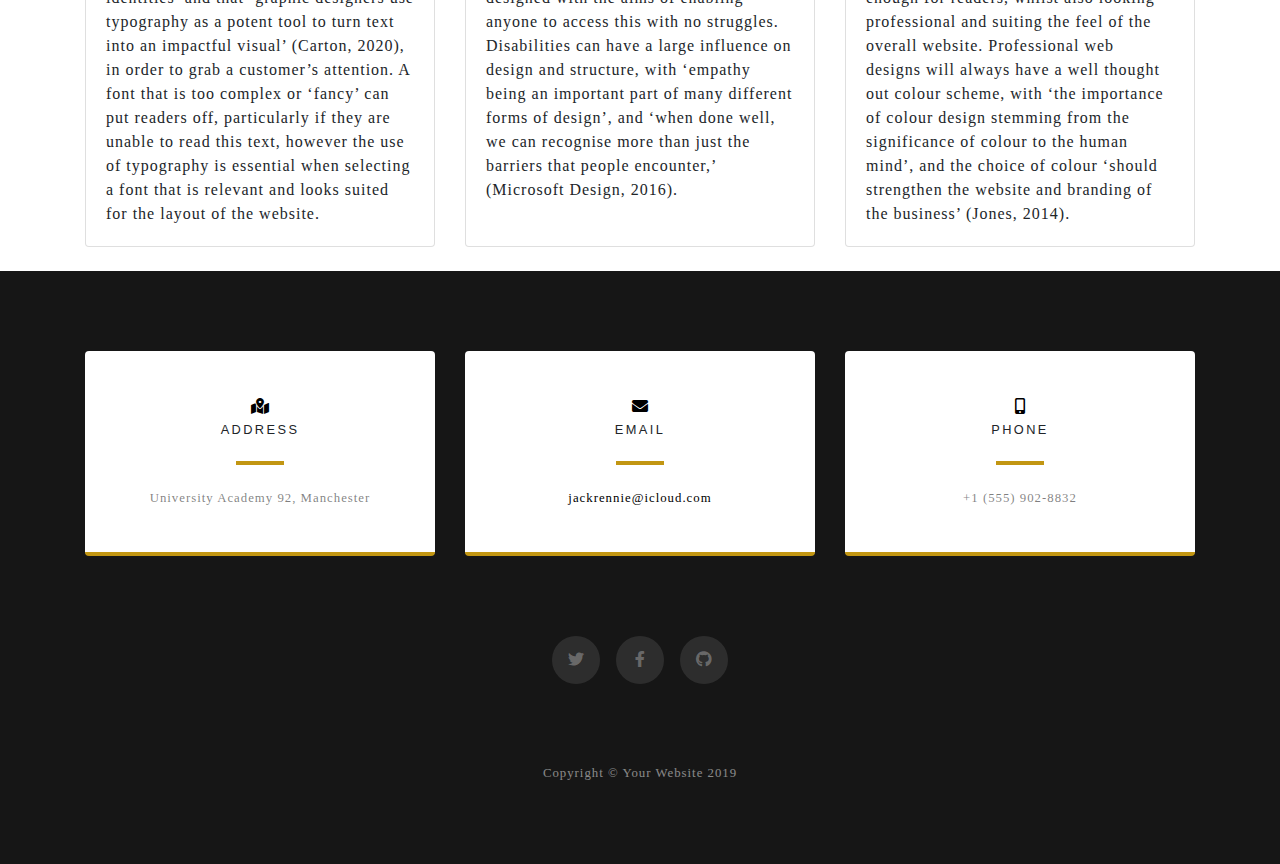
==== commit e8a7704c: "Update design-evidence.html" ====
--- a/design-evidence.html
+++ b/design-evidence.html
@@ -76,7 +76,6 @@
     <div class="row">
       <div class="col-lg-4 col-sm-6 mb-4">
         <div class="card h-100">
-          <img class="card-img-top" src="http://placehold.it/700x400" alt="">
           <div class="card-body">
             <h4 class="card-title">
               Typography
@@ -87,7 +86,6 @@
       </div>
       <div class="col-lg-4 col-sm-6 mb-4">
         <div class="card h-100">
-          <img class="card-img-top" src="http://placehold.it/700x400" alt="">
           <div class="card-body">
             <h4 class="card-title">
               Accessibility
@@ -108,26 +106,7 @@
           </div>
         </div>
       </div>
-      <div class="col-lg-4 col-sm-6 mb-4">
-        <div class="card h-100">
-          <div class="card-body">
-            <h4 class="card-title">
-              Box Four has no images
-            </h4>
-            <p class="card-text">Lorem ipsum dolor sit amet, consectetur adipiscing elit. Nam viverra euismod odio, gravida pellentesque urna varius vitae.</p>
-          </div>
-        </div>
-      </div>
-      <div class="col-lg-4 col-sm-6 mb-4">
-        <div class="card h-100">
 
-          <div class="card-body">
-            <h4 class="card-title">
-              Box Five has an image at the bottom
-            </h4>
-            <p class="card-text">Lorem ipsum dolor sit amet, consectetur adipisicing elit. Itaque earum nostrum suscipit ducimus nihil provident, perferendis rem illo, voluptate atque, sit eius in voluptates, nemo repellat fugiat excepturi! Nemo, esse.</p>
-          </div>
-          <img class="card-img-top" src="http://placehold.it/700x400" alt="">
         </div>
       </div>
     </div>
